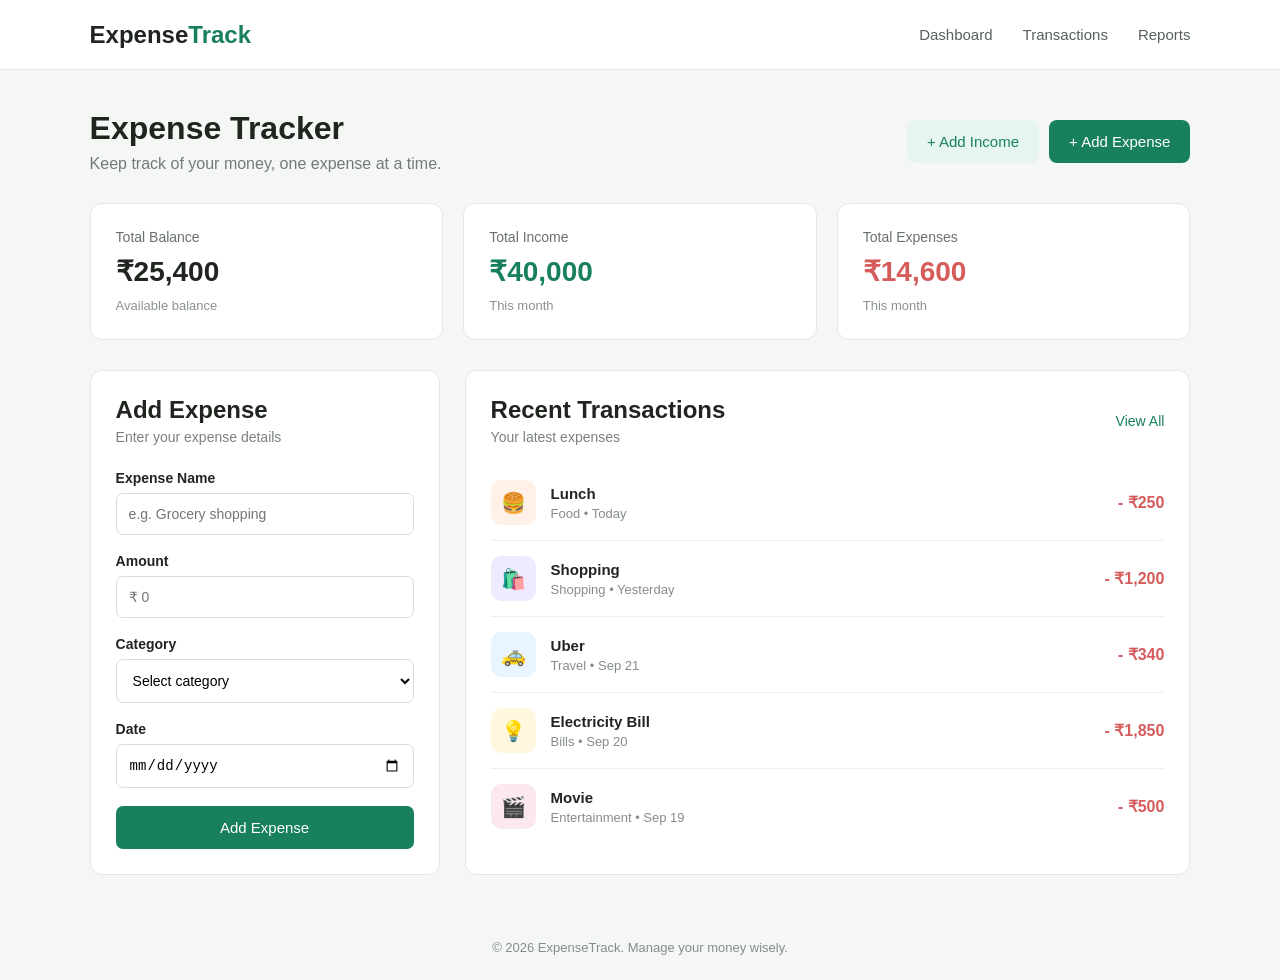
==== index.html @ 33b11710 "create basic ui" ====
<!DOCTYPE html>
<html lang="en">

<head>
    <meta charset="UTF-8">
    <meta name="viewport" content="width=device-width, initial-scale=1.0">

    <title>Expense Tracker</title>

    <link rel="stylesheet" href="style.css">
</head>

<body>

    <!-- Navbar -->
    <nav>
        <div class="logo">Expense<span>Track</span></div>

        <div class="nav-links">
            <a href="#">Dashboard</a>
            <a href="#">Transactions</a>
            <a href="#">Reports</a>
        </div>
    </nav>


    <!-- Main Container -->
    <main>

        <!-- Heading -->
        <section class="welcome">
            <div>
                <h1>Expense Tracker</h1>
                <p>Keep track of your money, one expense at a time.</p>
            </div>

            <div class="action-buttons">
    <button id="add-income-btn">+ Add Income</button>
    <button id="add-expense-btn">+ Add Expense</button>
</div>
        </section>


        <!-- Summary Cards -->
        <section class="summary">

            <div class="card balance">
                <p>Total Balance</p>
                <h2>₹25,400</h2>
                <span>Available balance</span>
            </div>

            <div class="card income">
                <p>Total Income</p>
                <h2>₹40,000</h2>
                <span>This month</span>
            </div>

            <div class="card expense">
                <p>Total Expenses</p>
                <h2>₹14,600</h2>
                <span>This month</span>
            </div>

        </section>


        <!-- Content -->
        <section class="content">

            <!-- Add Expense -->
            <div class="expense-form">

                <h2>Add Expense</h2>
                <p class="form-subtitle">Enter your expense details</p>

                <form>

                    <label for="expense-name">Expense Name</label>
                    <input
                        type="text"
                        id="expense-name"
                        placeholder="e.g. Grocery shopping"
                    >


                    <label for="amount">Amount</label>
                    <input
                        type="number"
                        id="amount"
                        placeholder="₹ 0"
                    >


                    <label for="category">Category</label>

                    <select id="category">
                        <option value="">Select category</option>
                        <option value="food">Food</option>
                        <option value="shopping">Shopping</option>
                        <option value="travel">Travel</option>
                        <option value="bills">Bills</option>
                        <option value="entertainment">Entertainment</option>
                        <option value="other">Other</option>
                    </select>


                    <label for="date">Date</label>

                    <input
                        type="date"
                        id="date"
                    >


                    <button type="submit" class="submit-btn">
                        Add Expense
                    </button>

                </form>

            </div>


            <!-- Recent Transactions -->
            <div class="transactions">

                <div class="transaction-header">
                    <div>
                        <h2>Recent Transactions</h2>
                        <p>Your latest expenses</p>
                    </div>

                    <a href="transcation.html">View All</a>
                </div>


                <div class="transaction-list">

                    <!-- Transaction -->
                    <div class="transaction">

                        <div class="transaction-icon food">
                            🍔
                        </div>

                        <div class="transaction-info">
                            <h3>Lunch</h3>
                            <p>Food • Today</p>
                        </div>

                        <strong>- ₹250</strong>

                    </div>


                    <div class="transaction">

                        <div class="transaction-icon shopping">
                            🛍️
                        </div>

                        <div class="transaction-info">
                            <h3>Shopping</h3>
                            <p>Shopping • Yesterday</p>
                        </div>

                        <strong>- ₹1,200</strong>

                    </div>


                    <div class="transaction">

                        <div class="transaction-icon travel">
                            🚕
                        </div>

                        <div class="transaction-info">
                            <h3>Uber</h3>
                            <p>Travel • Sep 21</p>
                        </div>

                        <strong>- ₹340</strong>

                    </div>


                    <div class="transaction">

                        <div class="transaction-icon bills">
                            💡
                        </div>

                        <div class="transaction-info">
                            <h3>Electricity Bill</h3>
                            <p>Bills • Sep 20</p>
                        </div>

                        <strong>- ₹1,850</strong>

                    </div>


                    <div class="transaction">

                        <div class="transaction-icon entertainment">
                            🎬
                        </div>

                        <div class="transaction-info">
                            <h3>Movie</h3>
                            <p>Entertainment • Sep 19</p>
                        </div>

                        <strong>- ₹500</strong>

                    </div>

                </div>

            </div>

        </section>

    </main>


    <footer>
        <p>© 2026 ExpenseTrack. Manage your money wisely.</p>
    </footer>

</body>

</html>
---- style.css ----
* {
    margin: 0;
    padding: 0;
    box-sizing: border-box;
}

body {
    font-family: Arial, sans-serif;
    background: #f5f7f5;
    color: #202520;
}


/* ================= NAVBAR ================= */

nav {
    height: 70px;
    background: #ffffff;

    display: flex;
    align-items: center;
    justify-content: space-between;

    padding: 0 7%;

    border-bottom: 1px solid #e5e8e5;
}

.logo {
    font-size: 24px;
    font-weight: bold;
}

.logo span {
    color: #18815b;
}

.nav-links {
    display: flex;
    gap: 30px;
}

.nav-links a {
    text-decoration: none;
    color: #59615c;
    font-size: 15px;
}

.nav-links a:hover {
    color: #18815b;
}


/* ================= MAIN ================= */

main {
    width: 86%;
    max-width: 1200px;
    margin: 40px auto;
}


/* ================= WELCOME ================= */

.welcome {
    display: flex;
    align-items: center;
    justify-content: space-between;

    margin-bottom: 30px;
}

.welcome h1 {
    font-size: 32px;
    margin-bottom: 8px;
}

.welcome p {
    color: #737b76;
}

#add-expense-btn {
    border: none;
    background: #18815b;
    color: white;

    padding: 13px 20px;

    border-radius: 8px;

    font-size: 15px;
    cursor: pointer;
}

#add-expense-btn:hover {
    background: #126b4a;
}


/* ================= SUMMARY ================= */

.summary {
    display: grid;
    grid-template-columns: repeat(3, 1fr);
    gap: 20px;

    margin-bottom: 30px;
}

.card {
    background: white;

    padding: 25px;

    border-radius: 12px;

    border: 1px solid #e4e8e4;
}

.card p {
    color: #69716c;
    font-size: 14px;
    margin-bottom: 10px;
}

.card h2 {
    font-size: 28px;
    margin-bottom: 8px;
}

.card span {
    font-size: 13px;
    color: #8a928d;
}

.income h2 {
    color: #18815b;
}

.expense h2 {
    color: #d65c5c;
}


/* ================= CONTENT ================= */

.content {
    display: grid;

    grid-template-columns: 350px 1fr;

    gap: 25px;
}


/* ================= FORM ================= */

.expense-form {
    background: white;

    padding: 25px;

    border-radius: 12px;

    border: 1px solid #e4e8e4;
}

.expense-form h2 {
    margin-bottom: 5px;
}

.form-subtitle {
    color: #7a827d;
    font-size: 14px;

    margin-bottom: 25px;
}

form {
    display: flex;
    flex-direction: column;
}

label {
    font-size: 14px;
    font-weight: 600;

    margin-bottom: 7px;
}

input,
select {
    width: 100%;

    padding: 12px;

    margin-bottom: 18px;

    border: 1px solid #d9ded9;

    border-radius: 7px;

    font-size: 14px;

    outline: none;

    background: #fff;
}

input:focus,
select:focus {
    border-color: #18815b;
}

.submit-btn {
    border: none;

    background: #18815b;
    color: white;

    padding: 13px;

    border-radius: 7px;

    font-size: 15px;

    cursor: pointer;
}

.submit-btn:hover {
    background: #126b4a;
}


/* ================= TRANSACTIONS ================= */

.transactions {
    background: white;

    padding: 25px;

    border-radius: 12px;

    border: 1px solid #e4e8e4;
}

.transaction-header {
    display: flex;
    align-items: center;
    justify-content: space-between;

    margin-bottom: 20px;
}

.transaction-header h2 {
    margin-bottom: 5px;
}

.transaction-header p {
    color: #7a827d;
    font-size: 14px;
}

.transaction-header a {
    color: #18815b;
    text-decoration: none;

    font-size: 14px;
}


/* ================= TRANSACTION ================= */

.transaction {
    display: flex;
    align-items: center;

    padding: 15px 0;

    border-bottom: 1px solid #edf0ed;
}

.transaction:last-child {
    border-bottom: none;
}

.transaction-icon {
    width: 45px;
    height: 45px;

    display: flex;
    align-items: center;
    justify-content: center;

    border-radius: 10px;

    font-size: 20px;

    margin-right: 15px;
}

.food {
    background: #fff1e8;
}

.shopping {
    background: #f0eaff;
}

.travel {
    background: #e8f4ff;
}

.bills {
    background: #fff8df;
}

.entertainment {
    background: #fce8f0;
}

.transaction-info {
    flex: 1;
}

.transaction-info h3 {
    font-size: 15px;
    margin-bottom: 4px;
}

.transaction-info p {
    color: #858d88;
    font-size: 13px;
}

.transaction strong {
    color: #d65c5c;
}


/* ================= FOOTER ================= */

footer {
    text-align: center;

    padding: 25px;

    color: #858d88;

    font-size: 13px;
}


/* ================= RESPONSIVE ================= */

@media (max-width: 850px) {

    .nav-links {
        display: none;
    }

    .summary {
        grid-template-columns: 1fr;
    }

    .content {
        grid-template-columns: 1fr;
    }

}


@media (max-width: 550px) {

    nav {
        padding: 0 5%;
    }

    main {
        width: 90%;
        margin: 25px auto;
    }

    .welcome {
        align-items: flex-start;
        flex-direction: column;
        gap: 20px;
    }

    .welcome h1 {
        font-size: 26px;
    }

    #add-expense-btn {
        width: 100%;
    }

    .card h2 {
        font-size: 24px;
    }

    .expense-form,
    .transactions {
        padding: 20px;
    }

}
.action-buttons {
    display: flex;
    gap: 10px;
}

#add-income-btn,
#add-expense-btn {
    border: none;
    padding: 13px 20px;
    border-radius: 8px;
    font-size: 15px;
    cursor: pointer;
}

#add-income-btn {
    background: #e7f5ef;
    color: #18815b;
}

#add-expense-btn {
    background: #18815b;
    color: white;
}

#add-income-btn:hover {
    background: #d5eee3;
}

#add-expense-btn:hover {
    background: #126b4a;
}
@media (max-width: 550px) {

    .action-buttons {
        width: 100%;
    }

    #add-income-btn,
    #add-expense-btn {
        flex: 1;
    }

}


/* transaction page css */
.transactions-page-header {
    display: flex;
    justify-content: space-between;
    align-items: center;

    margin-bottom: 30px;
}

.transactions-page-header h1 {
    font-size: 32px;
    margin-bottom: 8px;
}

.transactions-page-header p {
    color: #737b76;
}


/* Search + Filter */

.transaction-tools {
    background: white;

    padding: 20px;

    border: 1px solid #e4e8e4;
    border-radius: 12px;

    display: flex;
    gap: 15px;

    margin-bottom: 25px;
}

.transaction-tools input,
.transaction-tools select {
    margin: 0;
}

.transaction-tools input {
    flex: 1;
}


/* All Transactions */

.all-transactions {
    background: white;

    padding: 25px;

    border: 1px solid #e4e8e4;
    border-radius: 12px;
}

.all-transactions h2 {
    font-size: 18px;
    margin-bottom: 10px;
}


/* Income / Expense colors */

.income-amount {
    color: #18815b;
}

.expense-amount {
    color: #d65c5c;
}

.income-icon {
    background: #e7f5ef;
}


/* Mobile */

@media (max-width: 700px) {

    .transactions-page-header {
        flex-direction: column;
        align-items: flex-start;
        gap: 20px;
    }

    .transaction-tools {
        flex-direction: column;
    }

    .transaction-tools input,
    .transaction-tools select {
        width: 100%;
    }

}
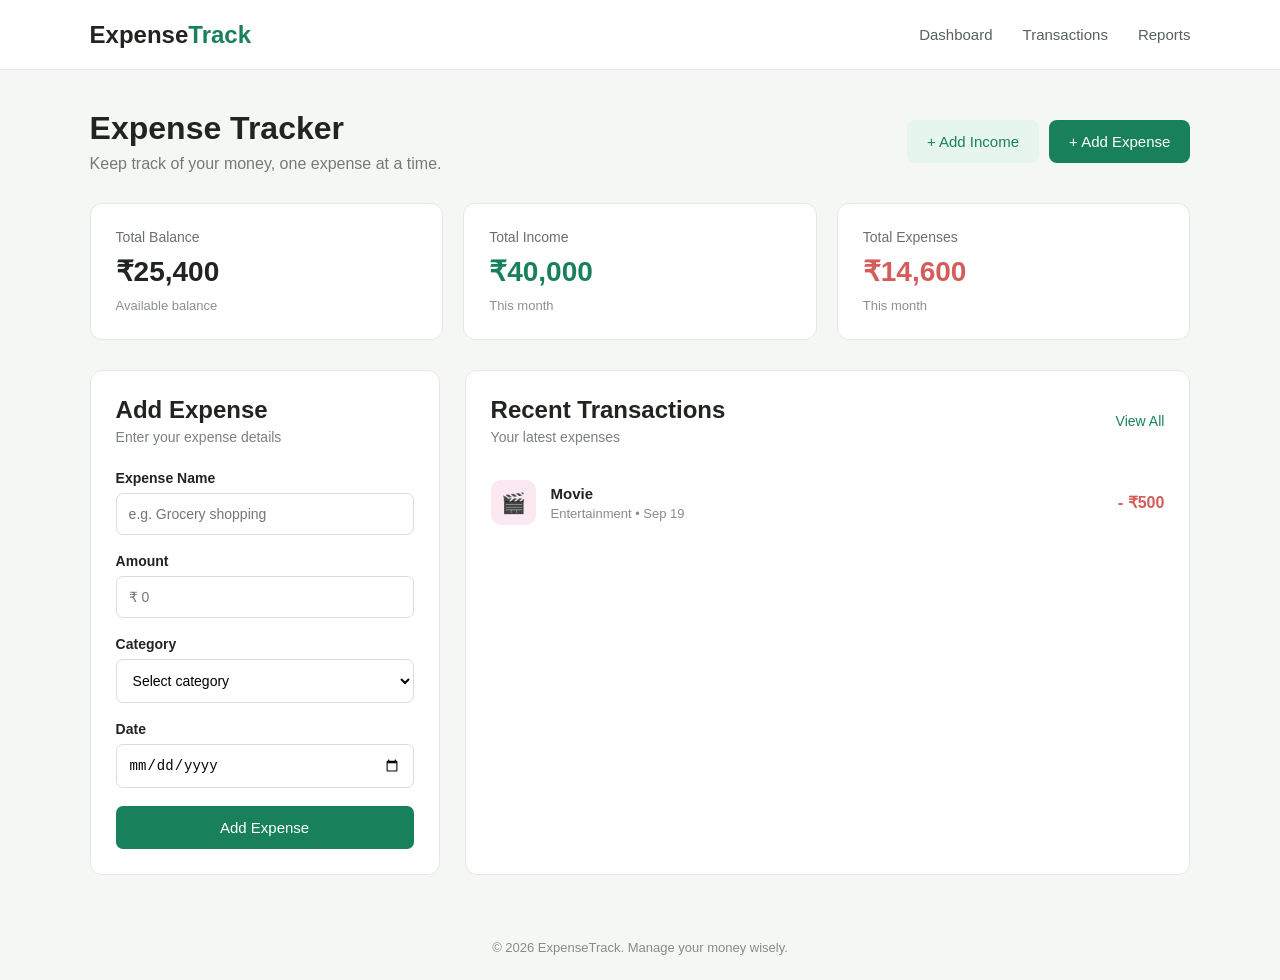
==== commit 88e31464: "can add new transaction cards" ====
--- a/index.html
+++ b/index.html
@@ -39,7 +39,9 @@
     <button id="add-expense-btn">+ Add Expense</button>
 </div>
         </section>
-
+<!--  -->
+        <div id="income-form" class="income-form"> <div class="form-header"> <div> <h2>Add Income</h2> <p>Enter your income details</p> </div> <button id="close-income-form" type="button"> × </button> </div> <form> <label for="income-source">Income Source</label> <input type="text" id="income-source" placeholder="e.g. Salary, Freelance, Pocket Money" > <label for="income-amount">Amount</label> <input type="number" id="income-amount" placeholder="₹ 0" > <label for="income-category">Category</label> <select id="income-category"> <option value="">Select category</option> <option value="salary">Salary</option> <option value="freelance">Freelance</option> <option value="business">Business</option> <option value="investment">Investment</option> <option value="gift">Gift</option> <option value="other">Other</option> </select> <label for="income-date">Date</label> <input type="date" id="income-date" > <label for="income-note">Note</label> <textarea id="income-note" placeholder="Add a note (optional)" rows="3" ></textarea> <button type="submit" class="income-submit-btn"> + Add Income </button> </form> </div>
+        <!--  -->
 
         <!-- Summary Cards -->
         <section class="summary">
@@ -74,7 +76,7 @@
                 <h2>Add Expense</h2>
                 <p class="form-subtitle">Enter your expense details</p>
 
-                <form>
+                <form id="expense-form">
 
                     <label for="expense-name">Expense Name</label>
                     <input
@@ -138,69 +140,6 @@
                 <div class="transaction-list">
 
                     <!-- Transaction -->
-                    <div class="transaction">
-
-                        <div class="transaction-icon food">
-                            🍔
-                        </div>
-
-                        <div class="transaction-info">
-                            <h3>Lunch</h3>
-                            <p>Food • Today</p>
-                        </div>
-
-                        <strong>- ₹250</strong>
-
-                    </div>
-
-
-                    <div class="transaction">
-
-                        <div class="transaction-icon shopping">
-                            🛍️
-                        </div>
-
-                        <div class="transaction-info">
-                            <h3>Shopping</h3>
-                            <p>Shopping • Yesterday</p>
-                        </div>
-
-                        <strong>- ₹1,200</strong>
-
-                    </div>
-
-
-                    <div class="transaction">
-
-                        <div class="transaction-icon travel">
-                            🚕
-                        </div>
-
-                        <div class="transaction-info">
-                            <h3>Uber</h3>
-                            <p>Travel • Sep 21</p>
-                        </div>
-
-                        <strong>- ₹340</strong>
-
-                    </div>
-
-
-                    <div class="transaction">
-
-                        <div class="transaction-icon bills">
-                            💡
-                        </div>
-
-                        <div class="transaction-info">
-                            <h3>Electricity Bill</h3>
-                            <p>Bills • Sep 20</p>
-                        </div>
-
-                        <strong>- ₹1,850</strong>
-
-                    </div>
-
 
                     <div class="transaction">
 
@@ -229,7 +168,7 @@
     <footer>
         <p>© 2026 ExpenseTrack. Manage your money wisely.</p>
     </footer>
-
+    <script src="script.js"></script>
 </body>
 
 </html>
--- a/style.css
+++ b/style.css
@@ -546,4 +546,143 @@
         width: 100%;
     }
 
+}
+
+/* income form */
+#income-form {
+    display: none;
+}
+
+.income-form {
+    position: fixed;
+
+    top: 50%;
+    left: 50%;
+
+    transform: translate(-50%, -50%);
+
+    width: 400px;
+    max-width: 90%;
+
+    background: white;
+
+    padding: 25px;
+
+    border-radius: 12px;
+
+    border: 1px solid #e4e8e4;
+
+    box-shadow: 0 10px 40px rgba(0, 0, 0, 0.15);
+
+    z-index: 1000;
+}
+
+
+/* Header */
+
+.form-header {
+    display: flex;
+
+    justify-content: space-between;
+
+    align-items: flex-start;
+
+    margin-bottom: 25px;
+}
+
+.form-header h2 {
+    margin-bottom: 5px;
+}
+
+.form-header p {
+    color: #7a827d;
+
+    font-size: 14px;
+}
+
+
+/* Close button */
+
+#close-income-form {
+    border: none;
+
+    background: transparent;
+
+    font-size: 28px;
+
+    color: #777;
+
+    cursor: pointer;
+
+    line-height: 1;
+}
+
+#close-income-form:hover {
+    color: #222;
+}
+
+
+/* Form */
+
+.income-form form {
+    display: flex;
+
+    flex-direction: column;
+}
+
+.income-form label {
+    font-size: 14px;
+
+    font-weight: 600;
+
+    margin-bottom: 7px;
+}
+
+.income-form input,
+.income-form select,
+.income-form textarea {
+    width: 100%;
+
+    padding: 12px;
+
+    margin-bottom: 18px;
+
+    border: 1px solid #d9ded9;
+
+    border-radius: 7px;
+
+    font-size: 14px;
+
+    outline: none;
+
+    font-family: inherit;
+}
+
+.income-form input:focus,
+.income-form select:focus,
+.income-form textarea:focus {
+    border-color: #18815b;
+}
+
+
+/* Submit */
+
+.income-submit-btn {
+    border: none;
+
+    background: #18815b;
+
+    color: white;
+
+    padding: 13px;
+
+    border-radius: 7px;
+
+    font-size: 15px;
+
+    cursor: pointer;
+}
+
+.income-submit-btn:hover {
+    background: #126b4a;
 }
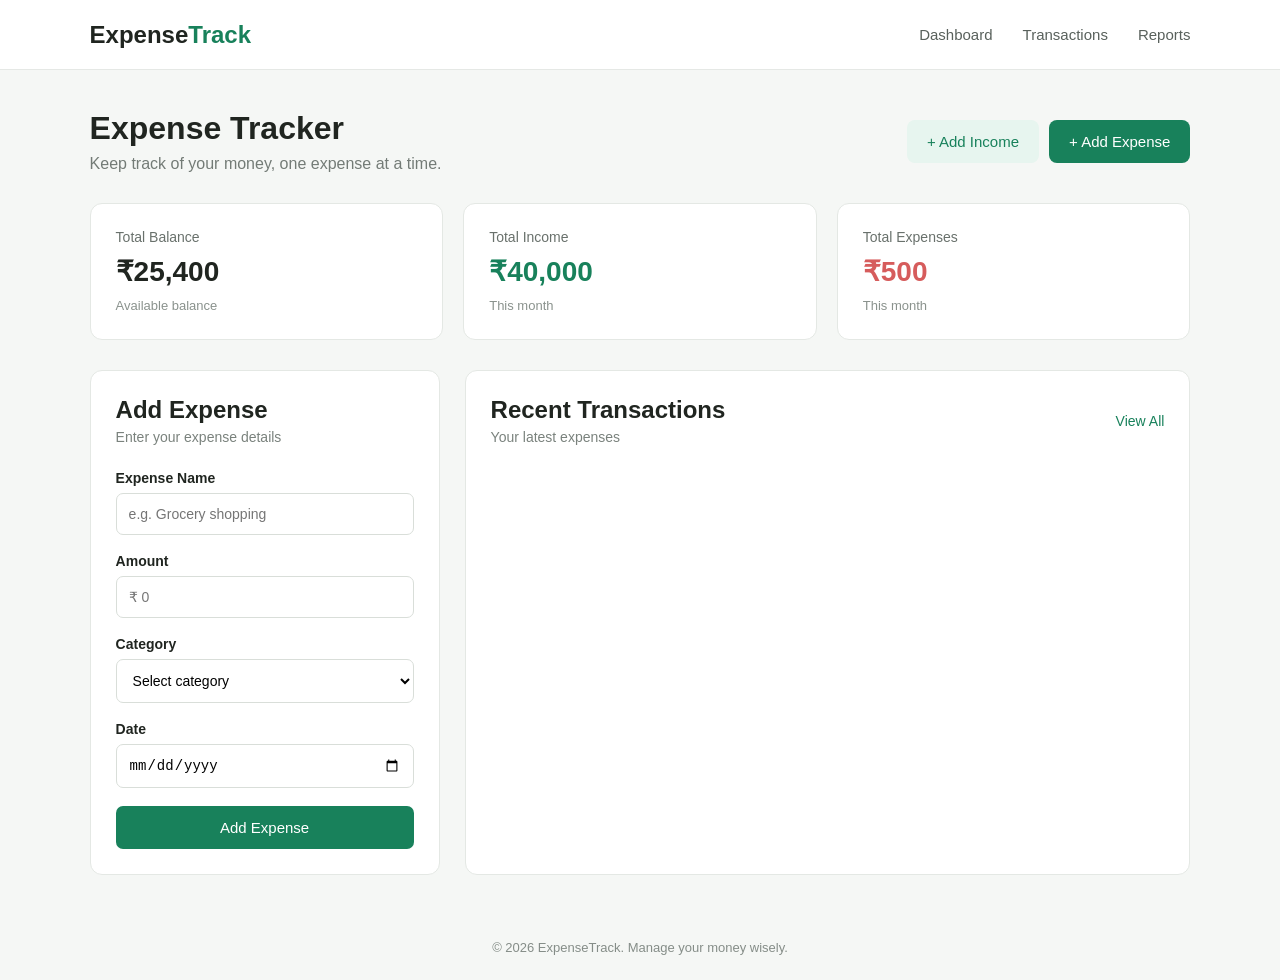
==== commit 60c36056: "made total balance,income,expense functional" ====
--- a/index.html
+++ b/index.html
@@ -60,7 +60,7 @@
 
             <div class="card expense">
                 <p>Total Expenses</p>
-                <h2>₹14,600</h2>
+                <h2>₹500</h2>
                 <span>This month</span>
             </div>
 
@@ -98,12 +98,12 @@
 
                     <select id="category">
                         <option value="">Select category</option>
-                        <option value="food">Food</option>
-                        <option value="shopping">Shopping</option>
-                        <option value="travel">Travel</option>
-                        <option value="bills">Bills</option>
-                        <option value="entertainment">Entertainment</option>
-                        <option value="other">Other</option>
+                        <option value="Food">Food</option>
+                        <option value="Shopping">Shopping</option>
+                        <option value="Travel">Travel</option>
+                        <option value="Bills">Bills</option>
+                        <option value="Entertainment">Entertainment</option>
+                        <option value="Other">Other</option>
                     </select>
 
 
@@ -141,7 +141,7 @@
 
                     <!-- Transaction -->
 
-                    <div class="transaction">
+                    <!-- <div class="transaction">
 
                         <div class="transaction-icon entertainment">
                             🎬
@@ -154,7 +154,7 @@
 
                         <strong>- ₹500</strong>
 
-                    </div>
+                    </div> -->
 
                 </div>
 
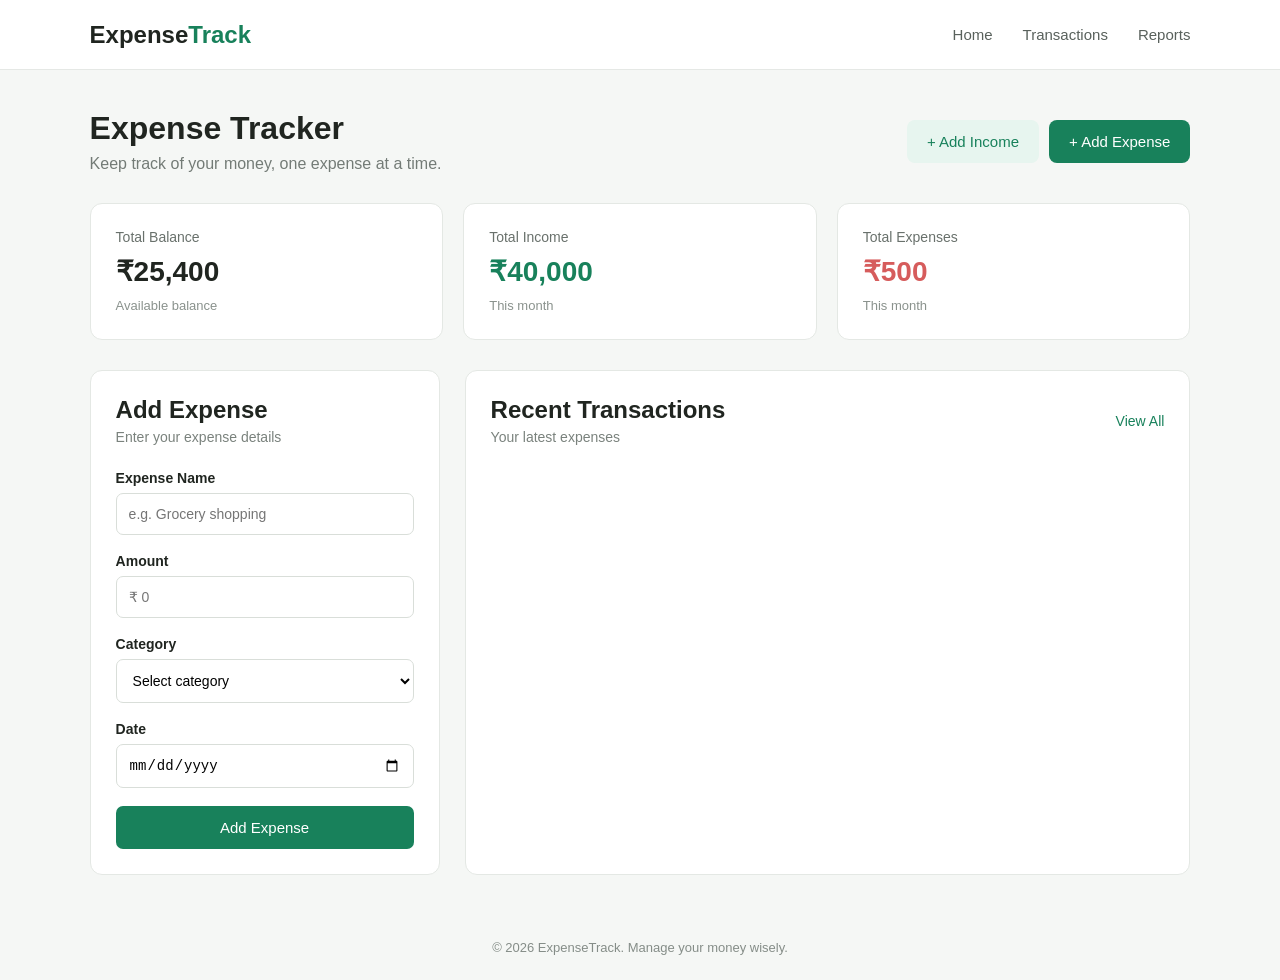
==== commit 7e48dc5b: "implemented search bar" ====
--- a/index.html
+++ b/index.html
@@ -17,8 +17,8 @@
         <div class="logo">Expense<span>Track</span></div>
 
         <div class="nav-links">
-            <a href="#">Dashboard</a>
-            <a href="#">Transactions</a>
+            <a href="#">Home</a>
+            <a href="transcation.html">Transactions</a>
             <a href="#">Reports</a>
         </div>
     </nav>
@@ -36,7 +36,7 @@
 
             <div class="action-buttons">
     <button id="add-income-btn">+ Add Income</button>
-    <button id="add-expense-btn">+ Add Expense</button>
+    <button id="add-expense-btn" >+ Add Expense</button>
 </div>
         </section>
 <!--  -->
--- a/style.css
+++ b/style.css
@@ -473,7 +473,6 @@
 
 .transaction-tools {
     background: white;
-
     padding: 20px;
 
     border: 1px solid #e4e8e4;
@@ -485,13 +484,15 @@
     margin-bottom: 25px;
 }
 
-.transaction-tools input,
-.transaction-tools select {
-    margin: 0;
-}
-
 .transaction-tools input {
     flex: 1;
+    width: auto;
+    margin: 0;
+}
+
+.transaction-tools select {
+    width: 200px;
+    margin: 0;
 }
 
 
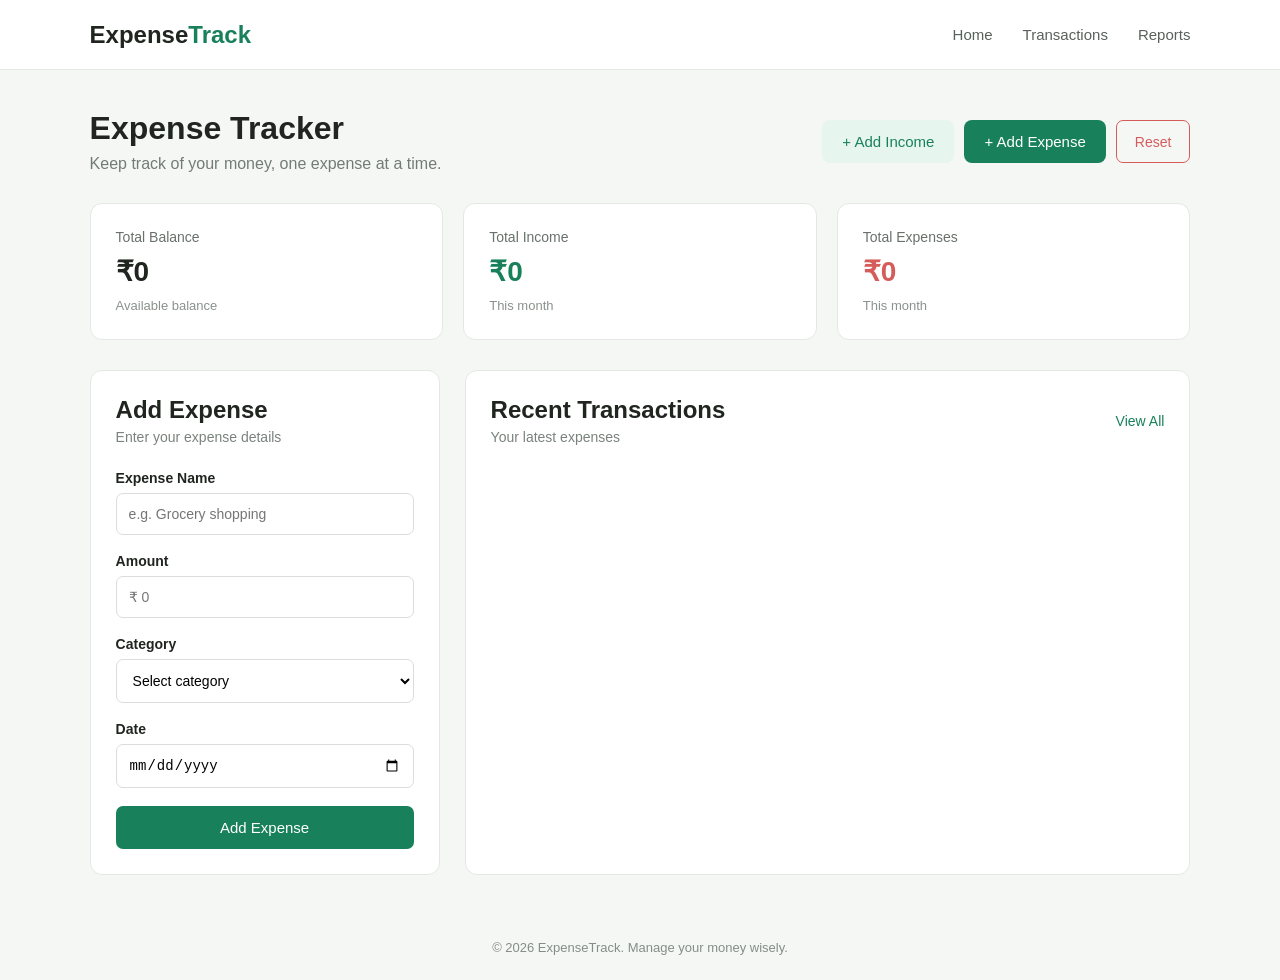
==== commit e3152ffa: "completed" ====
--- a/index.html
+++ b/index.html
@@ -34,9 +34,12 @@
                 <p>Keep track of your money, one expense at a time.</p>
             </div>
 
-            <div class="action-buttons">
+<div class="action-buttons">
     <button id="add-income-btn">+ Add Income</button>
-    <button id="add-expense-btn" >+ Add Expense</button>
+    <button id="add-expense-btn">+ Add Expense</button>
+    <button id="reset-btn" title="To reset all the data, click here">
+        Reset
+    </button>
 </div>
         </section>
 <!--  -->
@@ -48,19 +51,19 @@
 
             <div class="card balance">
                 <p>Total Balance</p>
-                <h2>₹25,400</h2>
+                <h2>₹0</h2>
                 <span>Available balance</span>
             </div>
 
             <div class="card income">
                 <p>Total Income</p>
-                <h2>₹40,000</h2>
+                <h2>₹0</h2>
                 <span>This month</span>
             </div>
 
             <div class="card expense">
                 <p>Total Expenses</p>
-                <h2>₹500</h2>
+                <h2>₹0</h2>
                 <span>This month</span>
             </div>
 
--- a/style.css
+++ b/style.css
@@ -686,4 +686,40 @@
 
 .income-submit-btn:hover {
     background: #126b4a;
+}
+/* transaction card delete btn */
+.delete-btn {
+    border: none;
+    background: transparent;
+
+    color: #d65c5c;
+
+    font-size: 14px;
+    cursor: pointer;
+
+    margin-left: 20px;
+    padding: 6px 10px;
+
+    border-radius: 6px;
+}
+
+.delete-btn:hover {
+    background: #fff1f1;
+}
+
+/* resset btn css */
+#reset-btn {
+    background: transparent;
+    color: #d65c5c;
+    border: 1px solid #d65c5c;
+    padding: 10px 18px;
+    border-radius: 7px;
+    cursor: pointer;
+    font-size: 14px;
+    transition: 0.2s;
+}
+
+#reset-btn:hover {
+    background: #d65c5c;
+    color: white;
 }
